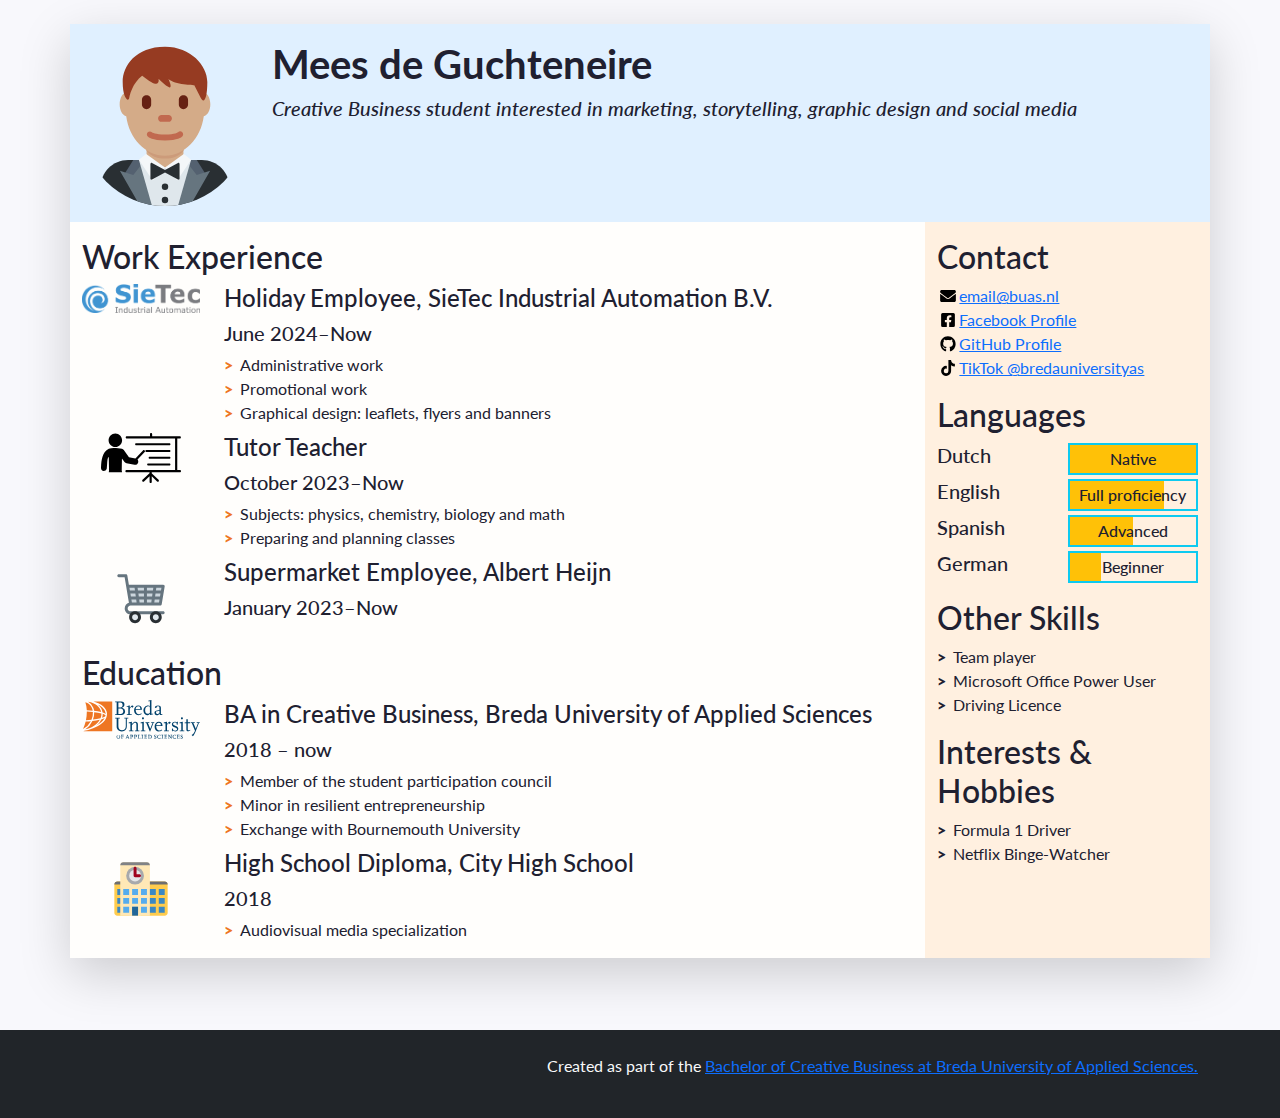
==== prj4-2425-individual-assignment.html @ 9b4577df "Img added" ====
<!doctype html>
<html class="h-100" lang="en">
  
  <!-- An HTML document always starts with a "head", i.e. information about the page that isn't directly visible -->
  <head>
    <meta charset="utf-8">
    <meta name="viewport" content="width=device-width, initial-scale=1, shrink-to-fit=no">

    <!-- Links to the CSS styles from Bootstrap. -->
    <!-- -->
    <link href="https://cdn.jsdelivr.net/npm/bootstrap@5.3.3/dist/css/bootstrap.min.css" rel="stylesheet" integrity="sha384-QWTKZyjpPEjISv5WaRU9OFeRpok6YctnYmDr5pNlyT2bRjXh0JMhjY6hW+ALEwIH" crossorigin="anonymous">
    <!-- -->

    <!-- Links to our additional CSS styles -->
    <link rel="stylesheet" href="css/styles.css">

    <title>Mees de Guchteneire's Resumé</title>
  </head>
  <!-- End of the head -->

  <!-- Start of the body, which contains everything visible on the page -->
  <body class="d-flex flex-column h-100 justify-content-between">

    <!--
      We use a Bootstrap container to align contents.
      The "container" class can be replaced by "container-fluid" to make a full width page.
      The "my-sm-4" class adds a margin (m) vertical (y) at sizes small (-sm-) and above, of 4 x 6 pixels
      The "resume-container" class doesn't come from Bootstrap, you can use it for your own styles
    -->
    <div class="container shadow-lg my-sm-4 resume-container">

      <!--
        <header> is a semantic element: it works exactly like <div>, but it gives information about the role of the code below.
        The "row" class is used for the Bootstrap grid.
      -->
      <header class="row resume-header justify-content-center">
        <!--
          A container to wrap around the portrait and align it. We use Bootstrap grid columns.
          This constrains the portrait to columns of decreasing sizes
        -->
        <div class="portrait-container col-5 col-sm-4 col-md-3 col-lg-2">
          <!--
            "w-100" makes sure the image takes the full width of the column it's in
            "rounded-circle" cuts a circle around the image
          -->
          <img class="w-100 rounded-circle my-3" src="images/portrait.svg" alt="Portrait of Firstname Lastname" width="160">
        </div>
        <!--
          A container to wrap around your name and tagline. Full-width at small size, then columns of increasing size.
        -->
        <div class="col-12 col-sm-8 col-md-9 col-lg-10 my-3 header-content">
          <h1 class="fw-bolder">Mees de Guchteneire</h1>
          <h5 class="fst-italic tagline">Creative Business student interested in marketing, storytelling, graphic design and social media</h5>
        </div>
      </header>

      <!--
        Another row in the Bootstrap grid, for the rest of the résumé.
        Biography and other details will be on top of each other at sizes XS and S, then next to each other.
        Use the "flex-row-reverse" class here to swap the columns around.
      -->
      <div class="row resume-bottom">

        <!--
          <main> is another semantic element. It will contain biographical info (professional experience and education).
        -->
        <main class="col-md-7 col-lg-8 col-xl-9 resume-main">

          <!--
            <section> is yet another semantic element. The first one is for professional experience.
          -->
          <section class="my-3 biography-section">
            <h2>Work Experience&nbsp;</h2>
            <!--
              Each list item (li) in the unordered list (ul) below will be one job.
              "list-unstyled" is a class that hides the bullet points of a list.
            -->
            <ul class="biography-list list-unstyled">

              <!-- Top item (generally the latest or most relevant) in professional experience -->
              <li class="biography-item row mb-2">
                <!-- We're using a grid inside a grid so we can align logos and text -->
                <div class="logo-container col-3 col-sm-2 col-md-3 col-lg-2">
                  <img class="biography-logo mw-100 d-block mx-auto" src="images/icons/sietec-logo.png" alt="Company logo" width="1074">
                </div>
                <div class="biography-contents col-9 col-sm-10 col-md-9 col-lg-10">
                  <h4>Holiday Employee, SieTec Industrial Automation B.V.</h4>
                  <h5>June 2024&ndash;Now</h5>
                  <!-- Use the list below to talk about your achievements -->
                  <ul class="biography-details list-unstyled">
                    <li>Administrative work</li>
                    <li>Promotional work</li>
                    <li>Graphical design: leaflets, flyers and banners</li>
                  </ul>
                </div>
				  
              </li>

				 
                <!-- We're using a grid inside a grid so we can align logos and text -->
                <li class="biography-item row mb-2">
                <!-- We're using a grid inside a grid so we can align logos and text -->
                <div class="logo-container col-3 col-sm-2 col-md-3 col-lg-2">
                  <img class="biography-logo mw-100 d-block mx-auto" src="images/icons/tutor-icon.svg" alt="Tutor Icon" width="80">
                </div>
                <div class="biography-contents col-9 col-sm-10 col-md-9 col-lg-10">
                  <h4>Tutor Teacher</h4>
                  <h5>October 2023&ndash;Now</h5>
                  <!-- Use the list below to talk about your achievements -->
                  <ul class="biography-details list-unstyled">
                    <li>Subjects: physics, chemistry, biology and math</li>
                    <li>Preparing and planning classes</li>
                  
                  </ul>
                </div>
				  
              </li>
			
						
              <!-- 2nd item in professional experience -->
              <li class="biography-item row mb-2">
                <div class="logo-container col-3 col-sm-2 col-md-3 col-lg-2">
                <!-- We're using a grid inside a grid so we can align logos and text -->
                  <img class="biography-logo mw-100 d-block mx-auto" src="images/employers/trolley.svg" alt="Company logo" width="80">
                </div>
                <div class="biography-contents col-9 col-sm-10 col-md-9 col-lg-10">
                  <h4>Supermarket Employee, Albert Heijn</h4>
                  <h5>January 2023&ndash;Now</h5>
                  <!-- This entry doesn't have a list of achievements, but you can copy-paste the one from above -->
                </div>
              </li>

            </ul>
          </section>

          <!-- We're done with jobs, let's move on to schools -->

          <section class="my-3 biography-section">
            <h2>Education</h2>
            <ul class="biography-list list-unstyled">

              <!-- Top item in education. And by "top", I mean a Bachelor in Creative Business at BUas. -->
              <li class="biography-item row mb-2">
                <div class="logo-container col-3 col-sm-2 col-md-3 col-lg-2">
                  <img class="biography-logo mw-100 d-block mx-auto" src="images/schools/logo-buas.svg" alt="School logo" width="120">
                </div>
                <div class="biography-contents col-9 col-sm-10 col-md-9 col-lg-10">
                  <h4>BA in Creative Business, Breda University of Applied Sciences</h4>
                  <h5>2018&nbsp;&ndash;&nbsp;now</h5>
                  <!-- Use the list below to talk about minors, exchanges, extra-curricular activities. -->
                  <ul class="biography-details list-unstyled">
                    <li>Member of the student participation council</li>
                    <li>Minor in resilient entrepreneurship</li>
                    <li>Exchange with Bournemouth University</li>
                  </ul>
                </div>
              </li>

              <!-- 2nd item in education -->
              <li class="biography-item row mb-2">
                <div class="logo-container col-3 col-sm-2 col-md-3 col-lg-2">
                  <img class="biography-logo mw-100 d-block mx-auto" src="images/schools/school.svg" alt="School logo" width="80">
                </div>
                <div class="biography-contents col-9 col-sm-10 col-md-9 col-lg-10">
                  <h4>High School Diploma, City High School</h4>
                  <h5>2018</h5>
                  <ul class="biography-details list-unstyled">
                    <li>Audiovisual media specialization</li>
                  </ul>
                </div>
              </li>
            </ul>
          </section>

          <!-- This is the end of the "Education" section -->

        </main>

        <!--
          We're done with the first column.
          We now move on to the column with contact details, languages and other skills
          <aside> is also a semantic element.
        -->
        <aside class="col-md-5 col-lg-4 col-xl-3 resume-aside">

          <!-- The first block will be contact details -->
          <section class="my-3 aside-section">
            <h2>Contact</h2>
            <!--
              A list of all your contact details.
              There are more icons in the images/icons folder, have a look if you want to add your LinkedIn or TikTok profile.
              Be careful and only put channels through which you really want to be contacted.
              If your phone number is your personal one, you may want to remove it!
            -->
            <ul class="contact-list list-unstyled">
              <li class="contact-item">
                <a class="d-flex align-items-center" href="mailto:email@buas.nl" target="_blank">
                  <img class="contact-icon" src="images/icons/envelope.svg" alt="Email">
                  email@buas.nl
                </a>
              </li>
              <li class="contact-item">
                <a class="d-flex align-items-center" href="https://facebook.com/" target="_blank">
                  <img class="contact-icon" src="images/icons/facebook.svg" alt="Facebook">
                  Facebook Profile
                </a>
              </li>
              <li class="contact-item">
                <a class="d-flex align-items-center" href="https://github.com/" target="_blank">
                  <img class="contact-icon" src="images/icons/github.svg" alt="LinkedIn">
                  GitHub Profile
                </a>
              </li>
              <li class="contact-item">
                <a class="d-flex align-items-center" href="https://www.tiktok.com/@bredauniversityas" target="_blank">
                  <img class="contact-icon" src="images/icons/tiktok.svg" alt="Mobile Phone">
                  TikTok @bredauniversityas
                </a>
              </li>
            </ul>
          </section>

          <!-- End of contact details, moving on to languages -->

          <section class="my-3 aside-section">
            <h2>Languages</h2>
            <!-- Each item in the list is a language. Modify, add or remove depending on what you speak -->
            <ul class="language-list list-unstyled">
              <li class="language-item d-flex mb-1">
                <h5 class="language-name w-50">Dutch</h5>
                <div class="language-level w-50 border border-info border-2 position-relative">
                  <!-- The div below is a progress bar. Choose between w-25, w-50, w-75 and w-100 to show your level of fluency -->
                  <div class="language-progress position-absolute bg-warning h-100 w-100"></div>
                  <h6 class="position-absolute w-100 text-center top-0 py-1">Native</h6>
                </div>
              </li>
              <li class="language-item d-flex mb-1">
                <h5 class="language-name w-50">English</h5>
                <div class="language-level w-50 border border-info border-2 position-relative">
                  <!-- The div below is a progress bar. Choose between w-25, w-50, w-75 and w-100 to show your level of fluency -->
                  <div class="language-progress position-absolute bg-warning h-100 w-75"></div>
                  <h6 class="position-absolute w-100 text-center top-0 py-1">Full proficiency</h6>
                </div>
              </li>
              <li class="language-item d-flex mb-1">
                <h5 class="language-name w-50">Spanish</h5>
                <div class="language-level w-50 border border-info border-2 position-relative">
                  <!-- The div below is a progress bar. Choose between w-25, w-50, w-75 and w-100 to show your level of fluency -->
                  <div class="language-progress position-absolute bg-warning h-100 w-50"></div>
                  <h6 class="position-absolute w-100 text-center top-0 py-1">Advanced</h6>
                </div>
              </li>
              <li class="language-item d-flex mb-1">
                <h5 class="language-name w-50">German</h5>
                <div class="language-level w-50 border border-info border-2 position-relative">
                  <!-- The div below is a progress bar. Choose between w-25, w-50, w-75 and w-100 to show your level of fluency -->
                  <div class="language-progress position-absolute bg-warning h-100 w-25"></div>
                  <h6 class="position-absolute w-100 text-center top-0 py-1">Beginner</h6>
                </div>
              </li>
            </ul>
          </section>

          <!-- End of contact details, moving on to other skills -->

          <section class="my-3 aside-section">
            <h2>Other Skills</h2>
            <ul class="skill-list list-unstyled">
              <li class="skill-item">Team player</li>
              <li class="skill-item">Microsoft Office Power User</li>
              <li class="skill-item">Driving Licence</li>
            </ul>
          </section>

          <!-- End of other skills, moving on to interest and hobbies -->

          <section class="my-3 aside-section">
            <h2>Interests &amp; Hobbies</h2>
            <ul class="skill-list list-unstyled">
              <li class="skill-item">Formula 1 Driver</li>
              <li class="skill-item">Netflix Binge-Watcher</li>
            </ul>
          </section>

        </aside>
      </div>
    </div>

    <!-- And now, a footer! -->
    <footer class="bg-dark mt-sm-5 py-4 text-light">
      <p class="container text-end">
        Created as part of the <a href="https://www.buas.nl/en/programmes/creative-business" target="_blank">Bachelor of Creative Business at Breda University of Applied Sciences.</a>
      </p>
    </footer>

  </body>
</html>
---- css/styles.css ----
/* Use this file to use your own styles*/

/* Import declaration to use Google Fonts - check https://fonts.google.com/ for details */
@import url('https://fonts.googleapis.com/css2?family=Lato:ital,wght@0,400;0,700;1,400;1,700&display=swap');

/* Styles for the body */

body {
	font-family: Lato, "Open Sans", Roboto, "Segoe UI", "Helvetica Neue", Helvetica, Arial, sans-serif;
	color: #202030;
	background-color: #f8f8fc;
}

/* Styles for custom classes in the document. (There are more, try to find them out!) */

.resume-header {
    background-color: #e0f0ff;
}

.resume-main {
	background-color: #fffefc;
}

.resume-aside {
	background-color: #fff0e0;
}

/* Styles for lists in the document */

.biography-details li::before, .skill-list li::before {
	content: ">";
	font-weight: 800;
	display: inline-block;
	width: 1em;
	margin-left: -1em;
}

.biography-details li::before {
	color: #EE7623;
}

.biography-details li, .skill-list li {
	padding-left: 1em;
}

/* Styles for contact icons */

.contact-icon {
	height: 1em;
	flex-basis: 1.4em;
}
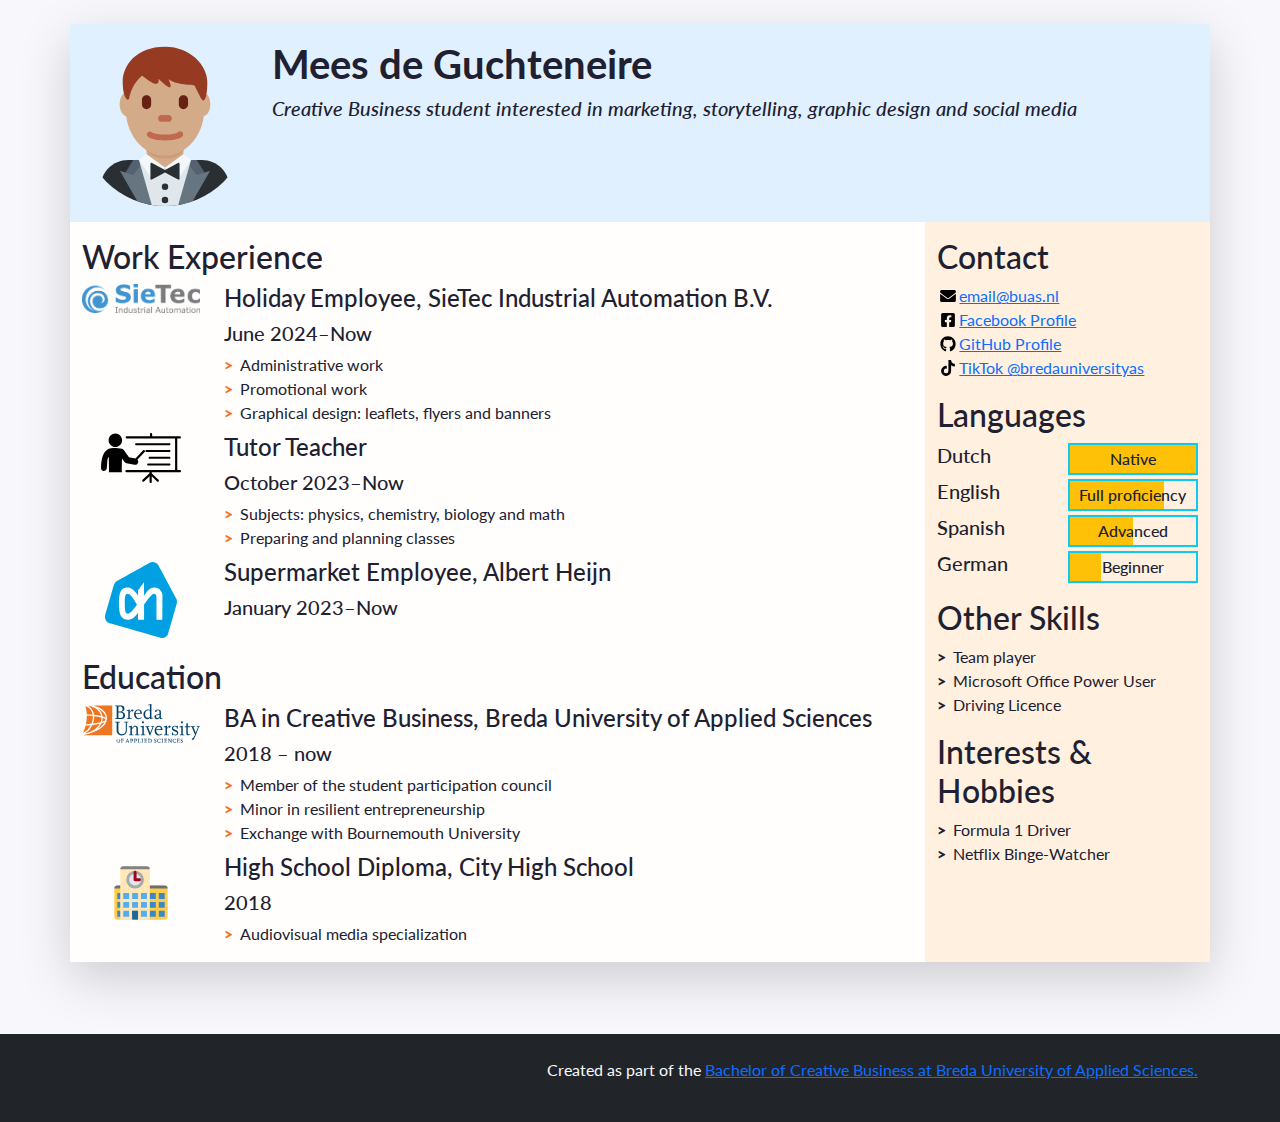
==== commit f85b119f: "Img added" ====
--- a/prj4-2425-individual-assignment.html
+++ b/prj4-2425-individual-assignment.html
@@ -121,7 +121,7 @@
               <li class="biography-item row mb-2">
                 <div class="logo-container col-3 col-sm-2 col-md-3 col-lg-2">
                 <!-- We're using a grid inside a grid so we can align logos and text -->
-                  <img class="biography-logo mw-100 d-block mx-auto" src="images/employers/trolley.svg" alt="Company logo" width="80">
+                  <img class="biography-logo mw-100 d-block mx-auto" src="images/icons/albertheijn.svg" alt="Albert Heijn Logo" width="80">
                 </div>
                 <div class="biography-contents col-9 col-sm-10 col-md-9 col-lg-10">
                   <h4>Supermarket Employee, Albert Heijn</h4>
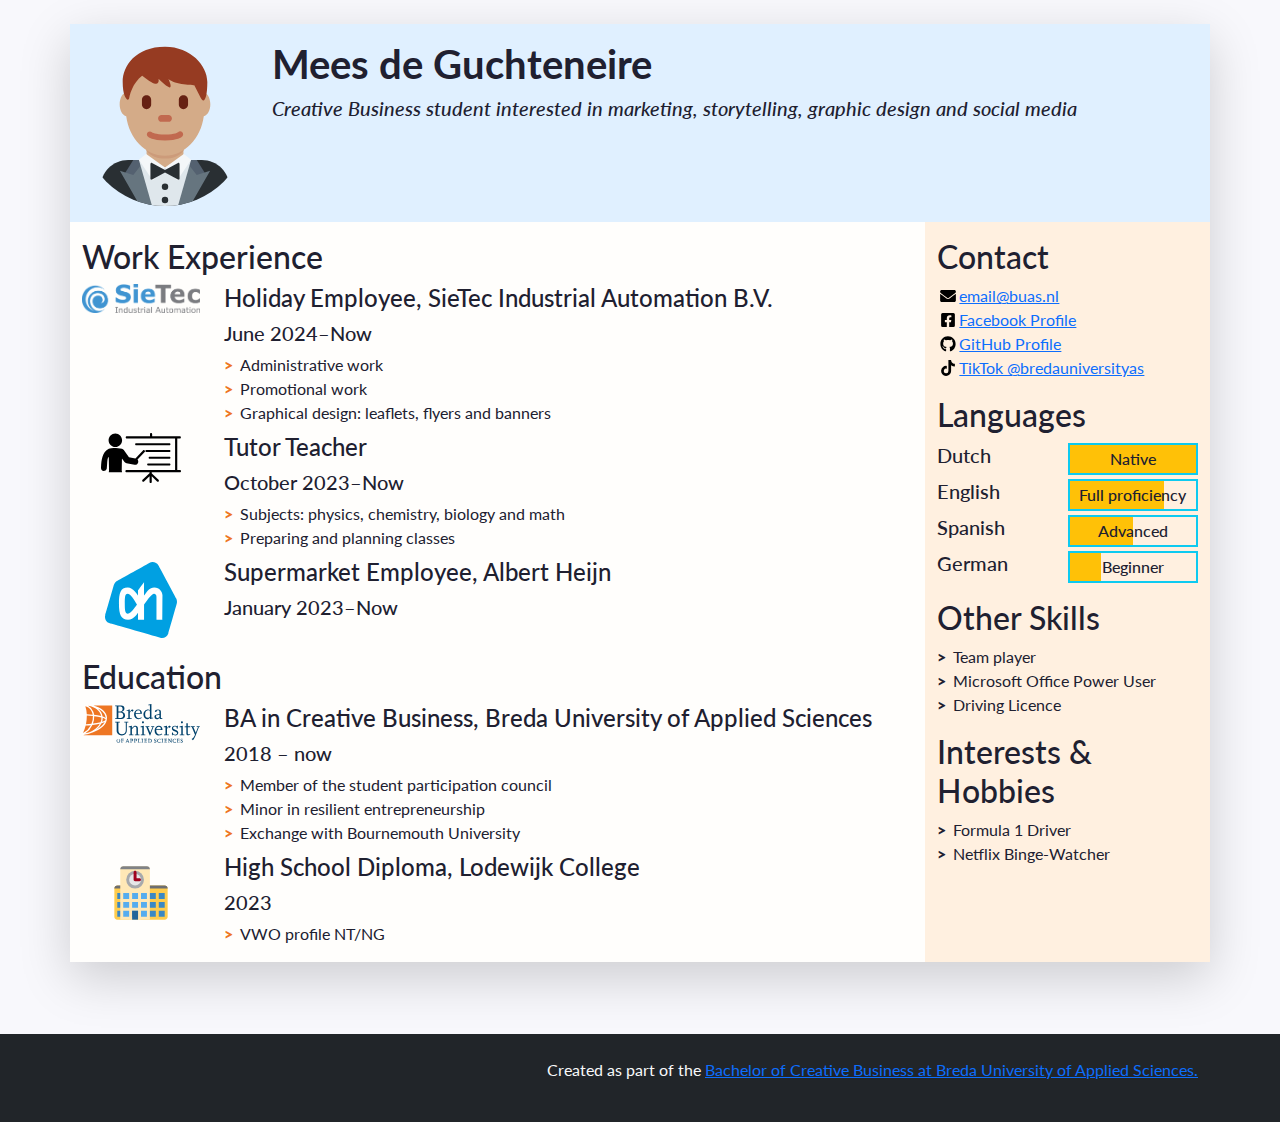
==== commit 352442f9: "Code change" ====
--- a/prj4-2425-individual-assignment.html
+++ b/prj4-2425-individual-assignment.html
@@ -162,10 +162,10 @@
                   <img class="biography-logo mw-100 d-block mx-auto" src="images/schools/school.svg" alt="School logo" width="80">
                 </div>
                 <div class="biography-contents col-9 col-sm-10 col-md-9 col-lg-10">
-                  <h4>High School Diploma, City High School</h4>
-                  <h5>2018</h5>
-                  <ul class="biography-details list-unstyled">
-                    <li>Audiovisual media specialization</li>
+                  <h4>High School Diploma, Lodewijk College</h4>
+                  <h5>2023</h5>
+                  <ul class="biography-details list-unstyled">
+                    <li>VWO profile NT/NG</li>
                   </ul>
                 </div>
               </li>
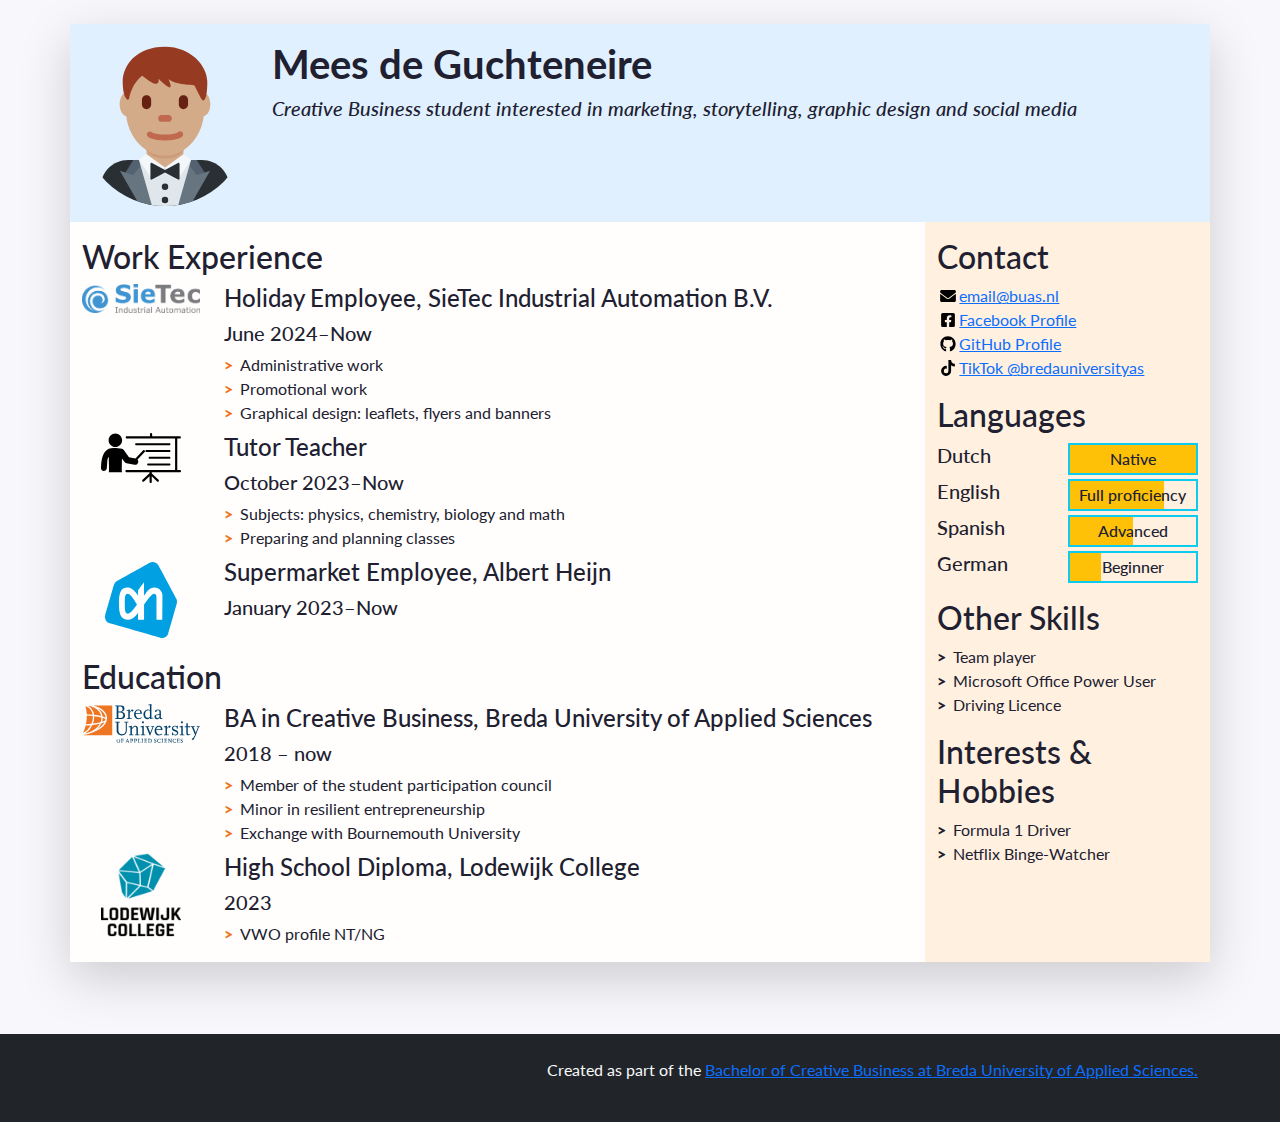
==== commit 90765db0: "Img added" ====
--- a/prj4-2425-individual-assignment.html
+++ b/prj4-2425-individual-assignment.html
@@ -159,7 +159,7 @@
               <!-- 2nd item in education -->
               <li class="biography-item row mb-2">
                 <div class="logo-container col-3 col-sm-2 col-md-3 col-lg-2">
-                  <img class="biography-logo mw-100 d-block mx-auto" src="images/schools/school.svg" alt="School logo" width="80">
+                  <img class="biography-logo mw-100 d-block mx-auto" src="images/schools/lodewijkcollege.png" alt="Lodewijk College logo" width="80">
                 </div>
                 <div class="biography-contents col-9 col-sm-10 col-md-9 col-lg-10">
                   <h4>High School Diploma, Lodewijk College</h4>
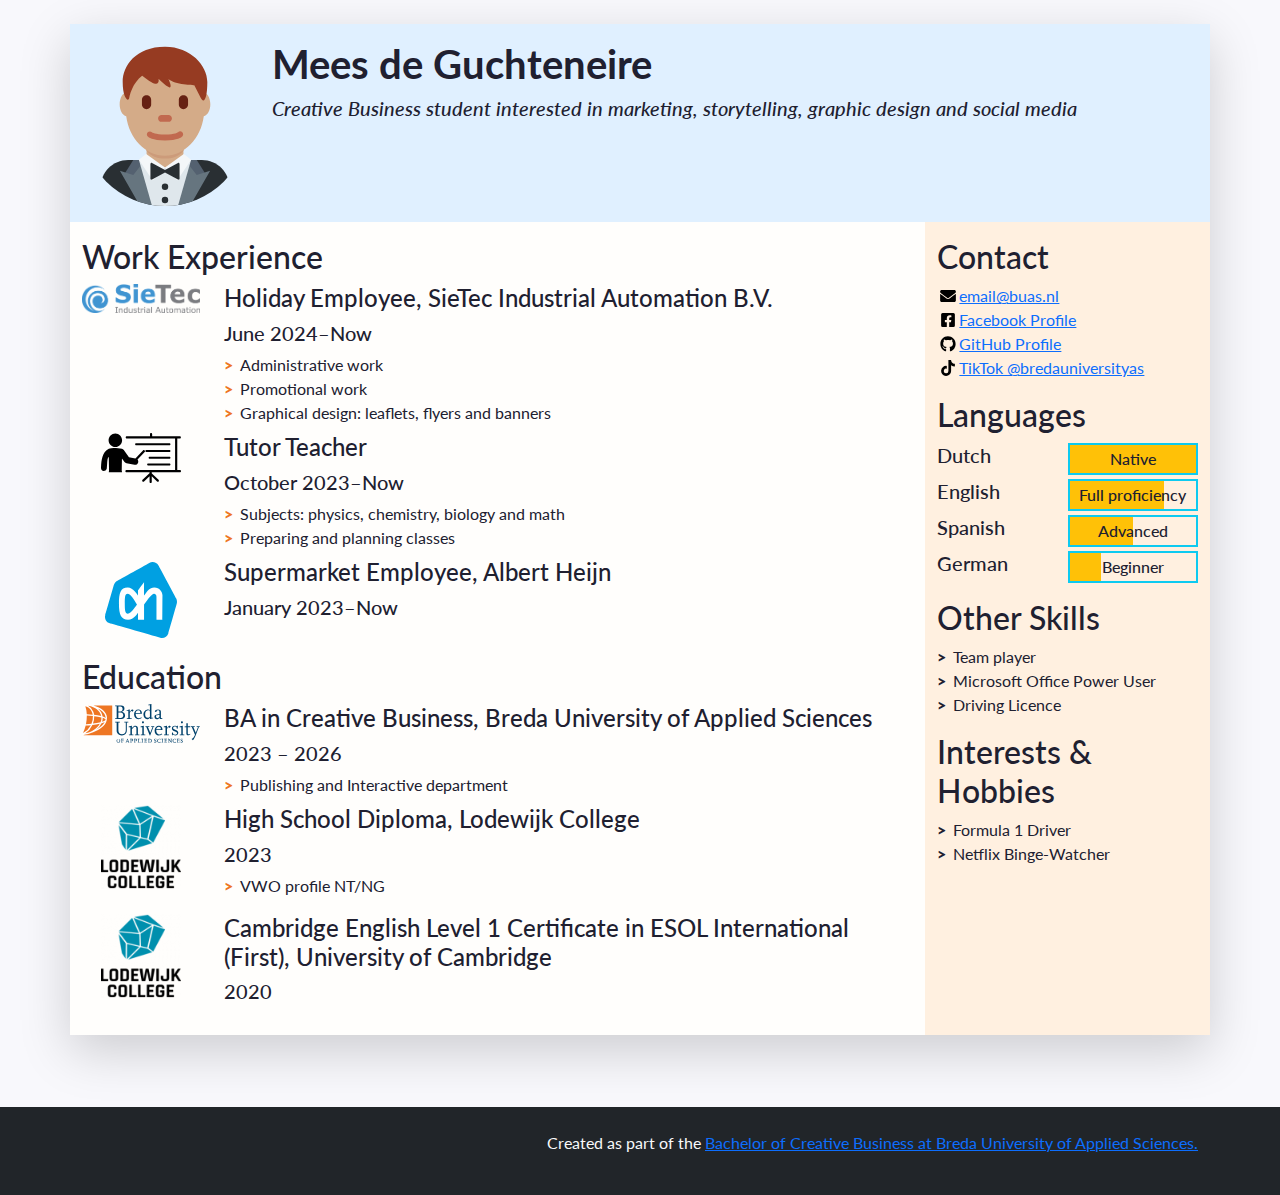
==== commit 43602840: "Code change" ====
--- a/prj4-2425-individual-assignment.html
+++ b/prj4-2425-individual-assignment.html
@@ -146,12 +146,11 @@
                 </div>
                 <div class="biography-contents col-9 col-sm-10 col-md-9 col-lg-10">
                   <h4>BA in Creative Business, Breda University of Applied Sciences</h4>
-                  <h5>2018&nbsp;&ndash;&nbsp;now</h5>
+                  <h5>2023&nbsp;&ndash;&nbsp;2026</h5>
                   <!-- Use the list below to talk about minors, exchanges, extra-curricular activities. -->
                   <ul class="biography-details list-unstyled">
-                    <li>Member of the student participation council</li>
-                    <li>Minor in resilient entrepreneurship</li>
-                    <li>Exchange with Bournemouth University</li>
+                    <li>Publishing and Interactive department</li>
+                    
                   </ul>
                 </div>
               </li>
@@ -166,6 +165,20 @@
                   <h5>2023</h5>
                   <ul class="biography-details list-unstyled">
                     <li>VWO profile NT/NG</li>
+                  </ul>
+                </div>
+              </li>
+            </ul>
+			  
+			   <li class="biography-item row mb-2">
+                <div class="logo-container col-3 col-sm-2 col-md-3 col-lg-2">
+                  <img class="biography-logo mw-100 d-block mx-auto" src="images/schools/lodewijkcollege.png" alt="Lodewijk College logo" width="80">
+                </div>
+                <div class="biography-contents col-9 col-sm-10 col-md-9 col-lg-10">
+                  <h4>Cambridge English Level 1 Certificate in ESOL International (First), University of Cambridge</h4>
+                  <h5>2020</h5>
+                  <ul class="biography-details list-unstyled">
+                  
                   </ul>
                 </div>
               </li>
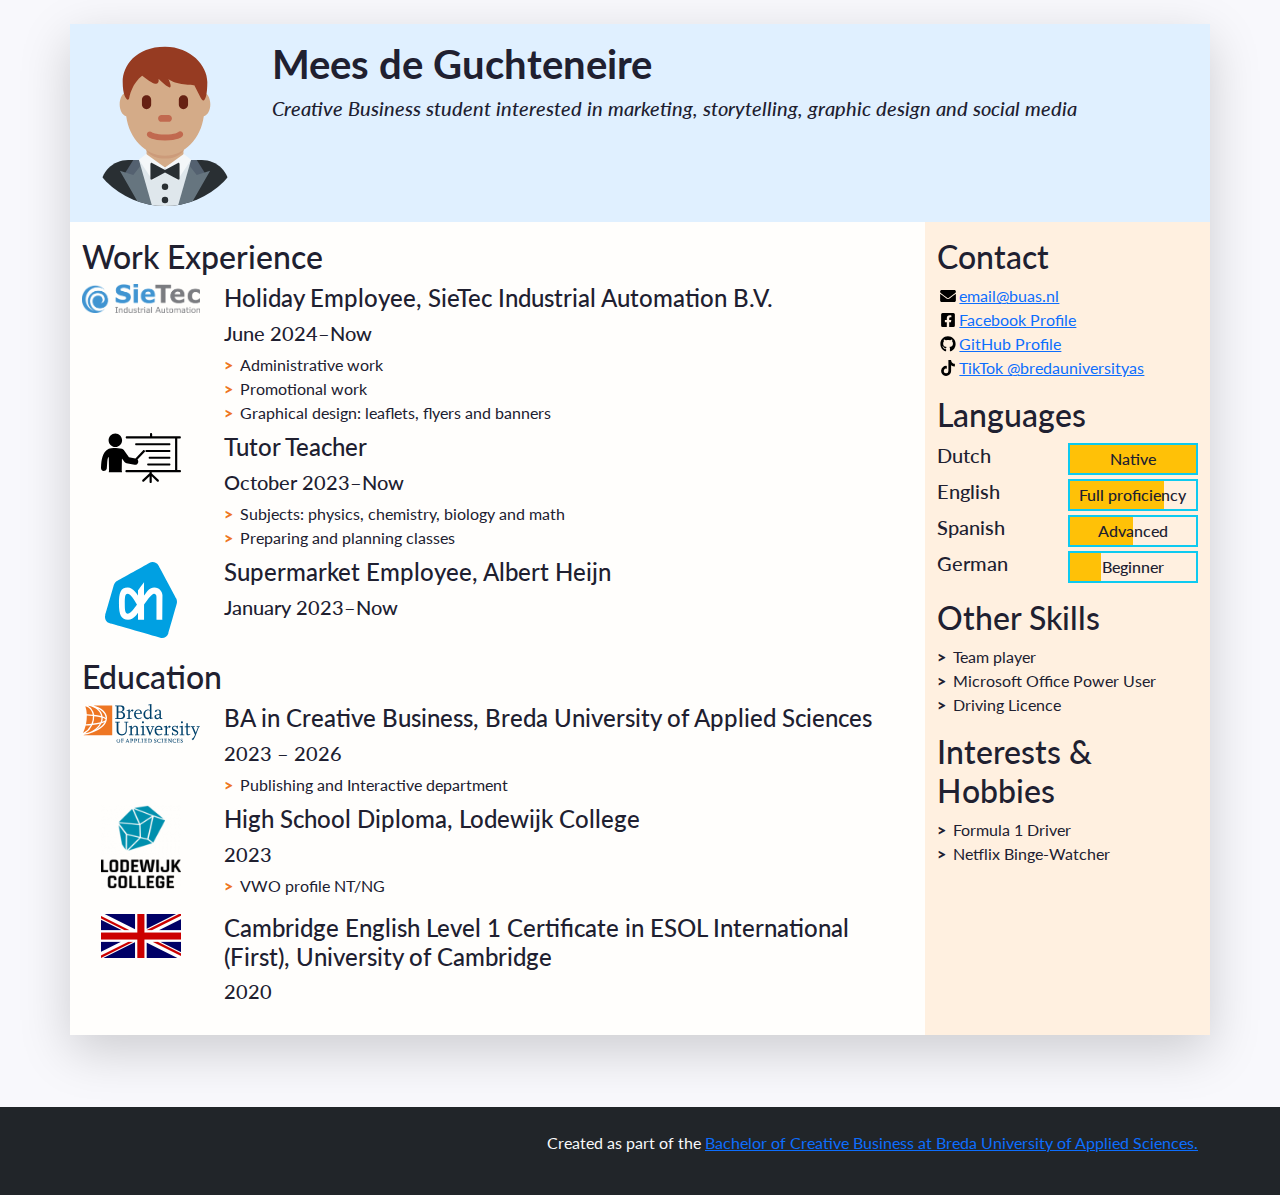
==== commit d85f6973: "Img added" ====
--- a/prj4-2425-individual-assignment.html
+++ b/prj4-2425-individual-assignment.html
@@ -172,7 +172,7 @@
 			  
 			   <li class="biography-item row mb-2">
                 <div class="logo-container col-3 col-sm-2 col-md-3 col-lg-2">
-                  <img class="biography-logo mw-100 d-block mx-auto" src="images/schools/lodewijkcollege.png" alt="Lodewijk College logo" width="80">
+                  <img class="biography-logo mw-100 d-block mx-auto" src="images/icons/englandflag.png" alt="Lodewijk College logo" width="80">
                 </div>
                 <div class="biography-contents col-9 col-sm-10 col-md-9 col-lg-10">
                   <h4>Cambridge English Level 1 Certificate in ESOL International (First), University of Cambridge</h4>
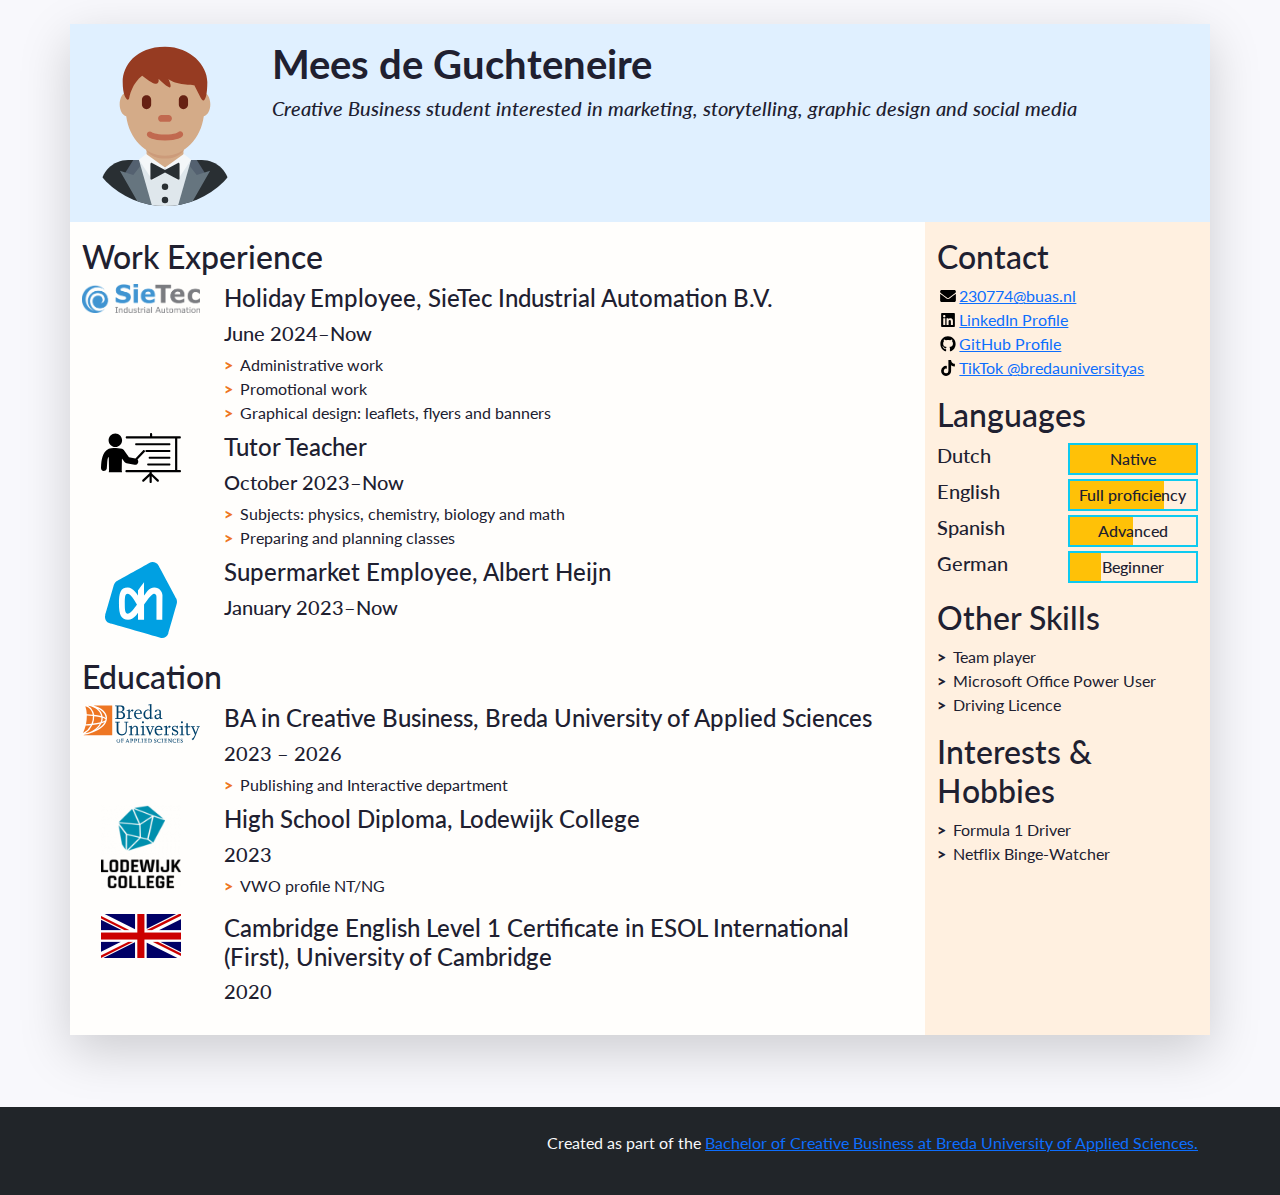
==== commit 320613ca: "Code change" ====
--- a/prj4-2425-individual-assignment.html
+++ b/prj4-2425-individual-assignment.html
@@ -172,7 +172,7 @@
 			  
 			   <li class="biography-item row mb-2">
                 <div class="logo-container col-3 col-sm-2 col-md-3 col-lg-2">
-                  <img class="biography-logo mw-100 d-block mx-auto" src="images/icons/englandflag.png" alt="Lodewijk College logo" width="80">
+                  <img class="biography-logo mw-100 d-block mx-auto" src="images/icons/englandflag.png" alt="Flag of England" width="80">
                 </div>
                 <div class="biography-contents col-9 col-sm-10 col-md-9 col-lg-10">
                   <h4>Cambridge English Level 1 Certificate in ESOL International (First), University of Cambridge</h4>
@@ -182,7 +182,7 @@
                   </ul>
                 </div>
               </li>
-            </ul>
+            
           </section>
 
           <!-- This is the end of the "Education" section -->
@@ -207,20 +207,20 @@
             -->
             <ul class="contact-list list-unstyled">
               <li class="contact-item">
-                <a class="d-flex align-items-center" href="mailto:email@buas.nl" target="_blank">
+                <a class="d-flex align-items-center" href="mailto:230774@buas.nl" target="_blank">
                   <img class="contact-icon" src="images/icons/envelope.svg" alt="Email">
-                  email@buas.nl
+                  230774@buas.nl
                 </a>
               </li>
               <li class="contact-item">
-                <a class="d-flex align-items-center" href="https://facebook.com/" target="_blank">
-                  <img class="contact-icon" src="images/icons/facebook.svg" alt="Facebook">
-                  Facebook Profile
+                <a class="d-flex align-items-center" href="http://www.linkedin.com/in/mees-de-guchteneire-426b5425a" target="_blank">
+                  <img class="contact-icon" src="images/icons/linkedin.svg" alt="LinkedIn">
+                  LinkedIn Profile
                 </a>
               </li>
               <li class="contact-item">
                 <a class="d-flex align-items-center" href="https://github.com/" target="_blank">
-                  <img class="contact-icon" src="images/icons/github.svg" alt="LinkedIn">
+                  <img class="contact-icon" src="images/icons/github.svg" alt="Github">
                   GitHub Profile
                 </a>
               </li>
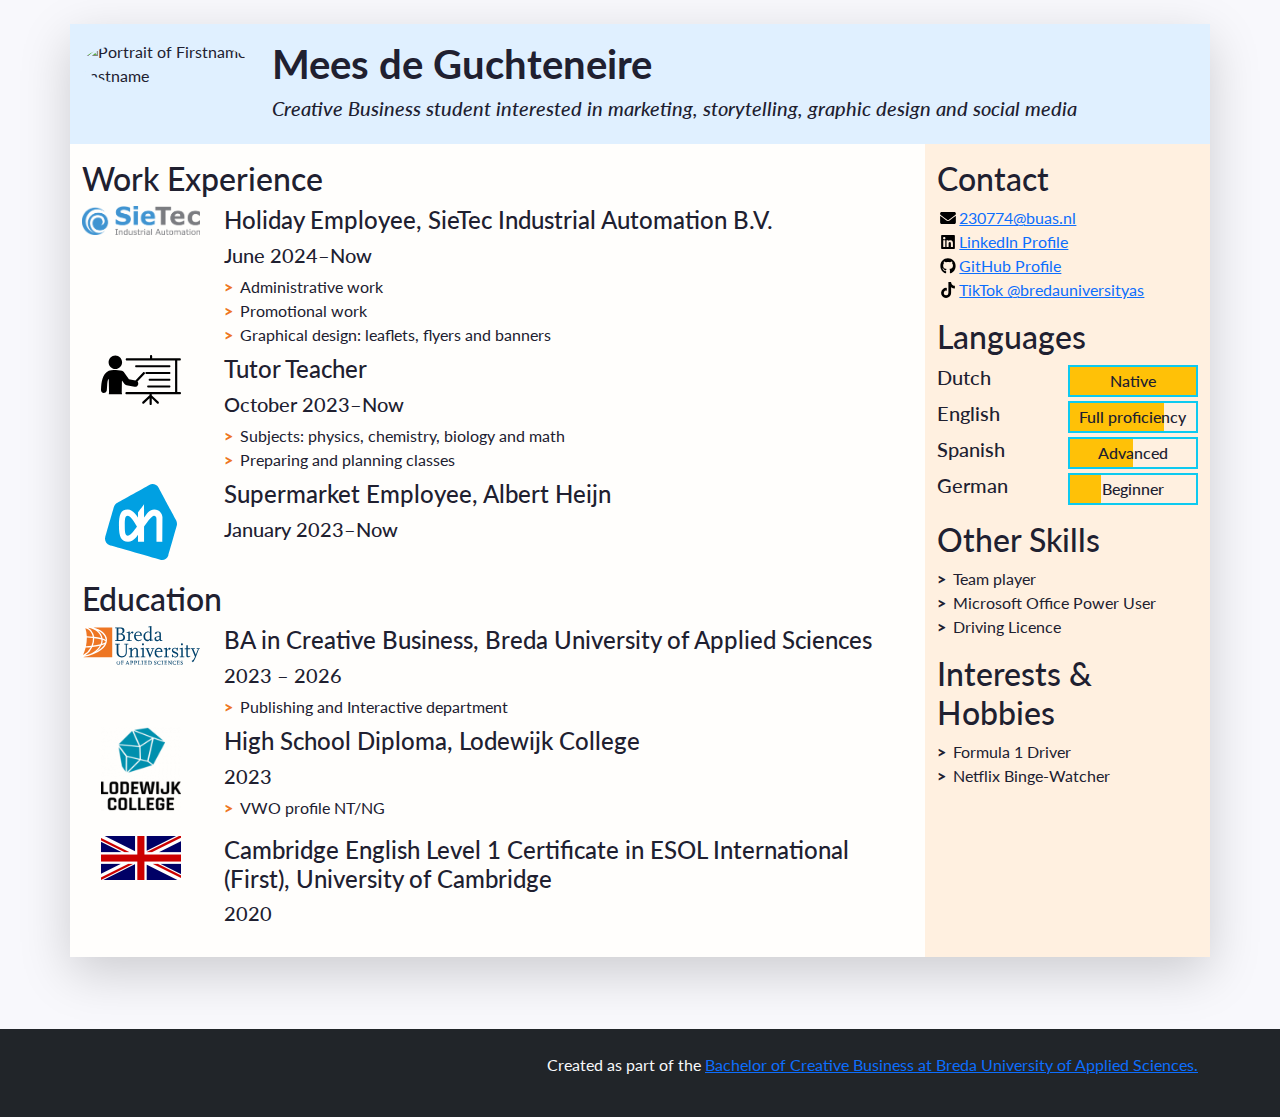
==== commit 2ddc94af: "Img change" ====
--- a/prj4-2425-individual-assignment.html
+++ b/prj4-2425-individual-assignment.html
@@ -43,7 +43,7 @@
             "w-100" makes sure the image takes the full width of the column it's in
             "rounded-circle" cuts a circle around the image
           -->
-          <img class="w-100 rounded-circle my-3" src="images/portrait.svg" alt="Portrait of Firstname Lastname" width="160">
+          <img class="w-100 rounded-circle my-3" src="images/profile picture/cv-picture.png" alt="Portrait of Firstname Lastname" width="1775">
         </div>
         <!--
           A container to wrap around your name and tagline. Full-width at small size, then columns of increasing size.
